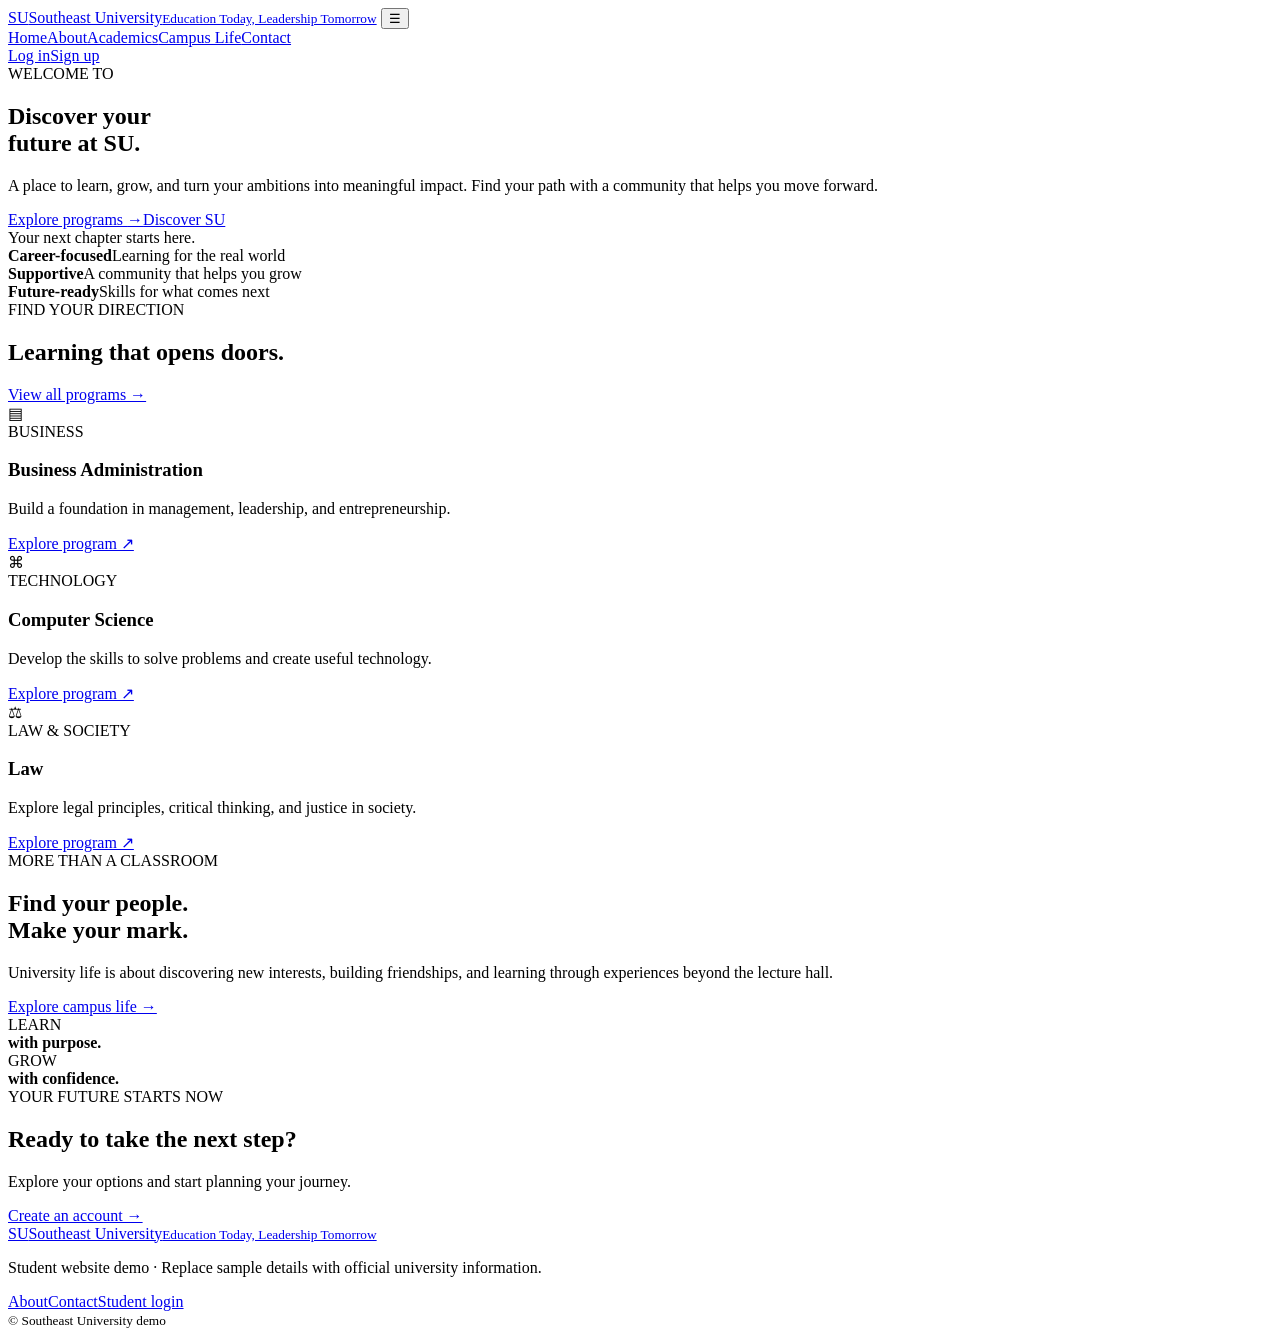
==== index.html @ af4e2483 "Add files via upload" ====
<!DOCTYPE html>
<html lang="en">
<head>
  <meta charset="UTF-8">
  <meta name="viewport" content="width=device-width, initial-scale=1.0">
  <meta name="description" content="Discover Southeast University, its programs, campus life, and student community.">
  <title>Southeast University | Education Today, Leadership Tomorrow</title>
  <link rel="stylesheet" href="assets/style.css">
  <script src="assets/script.js" defer></script>
</head>
<body>
<header class="site-header">
  <a class="brand" href="index.html"><span class="brand-mark">SU</span><span>Southeast University<small>Education Today, Leadership Tomorrow</small></span></a>
  <button class="menu-toggle" aria-label="Open menu" aria-expanded="false">☰</button>
  <nav class="nav">
    <a class="active" href="index.html">Home</a><a href="about.html">About</a><a href="academics.html">Academics</a><a href="campus-life.html">Campus Life</a><a href="contact.html">Contact</a>
  </nav>
  <div class="header-actions"><a class="login-link" href="login.html">Log in</a><a class="button button-small" href="signup.html">Sign up</a></div>
</header>
<main>
  <section class="hero">
    <div class="hero-shade"></div>
    <div class="hero-content">
      <span class="eyebrow">WELCOME TO</span>
      <h1>Discover your<br><span>future at SU.</span></h1>
      <p>A place to learn, grow, and turn your ambitions into meaningful impact. Find your path with a community that helps you move forward.</p>
      <div class="hero-actions"><a class="button" href="academics.html">Explore programs <span>→</span></a><a class="button button-outline" href="about.html">Discover SU</a></div>
    </div>
    <div class="hero-note"><span class="note-dot"></span> Your next chapter starts here.</div>
  </section>
  <section class="stats container">
    <div><strong>Career-focused</strong><span>Learning for the real world</span></div>
    <div><strong>Supportive</strong><span>A community that helps you grow</span></div>
    <div><strong>Future-ready</strong><span>Skills for what comes next</span></div>
  </section>
  <section class="section container">
    <div class="section-heading"><div><span class="eyebrow">FIND YOUR DIRECTION</span><h2>Learning that opens doors.</h2></div><a class="text-link" href="academics.html">View all programs →</a></div>
    <div class="program-grid">
      <article class="program-card"><div class="program-icon">▤</div><span class="card-kicker">BUSINESS</span><h3>Business Administration</h3><p>Build a foundation in management, leadership, and entrepreneurship.</p><a href="academics.html">Explore program ↗</a></article>
      <article class="program-card"><div class="program-icon">⌘</div><span class="card-kicker">TECHNOLOGY</span><h3>Computer Science</h3><p>Develop the skills to solve problems and create useful technology.</p><a href="academics.html">Explore program ↗</a></article>
      <article class="program-card"><div class="program-icon">⚖</div><span class="card-kicker">LAW & SOCIETY</span><h3>Law</h3><p>Explore legal principles, critical thinking, and justice in society.</p><a href="academics.html">Explore program ↗</a></article>
    </div>
  </section>
  <section class="feature-band"><div class="feature-inner container"><div><span class="eyebrow">MORE THAN A CLASSROOM</span><h2>Find your people.<br>Make your mark.</h2><p>University life is about discovering new interests, building friendships, and learning through experiences beyond the lecture hall.</p><a class="button button-light" href="campus-life.html">Explore campus life →</a></div><div class="feature-art"><div class="art-card art-card-one">LEARN<br><b>with purpose.</b></div><div class="art-card art-card-two">GROW<br><b>with confidence.</b></div><div class="art-orbit"></div></div></div></section>
  <section class="cta container"><div><span class="eyebrow">YOUR FUTURE STARTS NOW</span><h2>Ready to take the next step?</h2><p>Explore your options and start planning your journey.</p></div><a class="button" href="signup.html">Create an account →</a></section>
</main>
<footer class="footer"><a class="brand brand-footer" href="index.html"><span class="brand-mark">SU</span><span>Southeast University<small>Education Today, Leadership Tomorrow</small></span></a><p>Student website demo · Replace sample details with official university information.</p><div><a href="about.html">About</a><a href="contact.html">Contact</a><a href="login.html">Student login</a></div><small>© <span id="year"></span> Southeast University demo</small></footer>
</body></html>
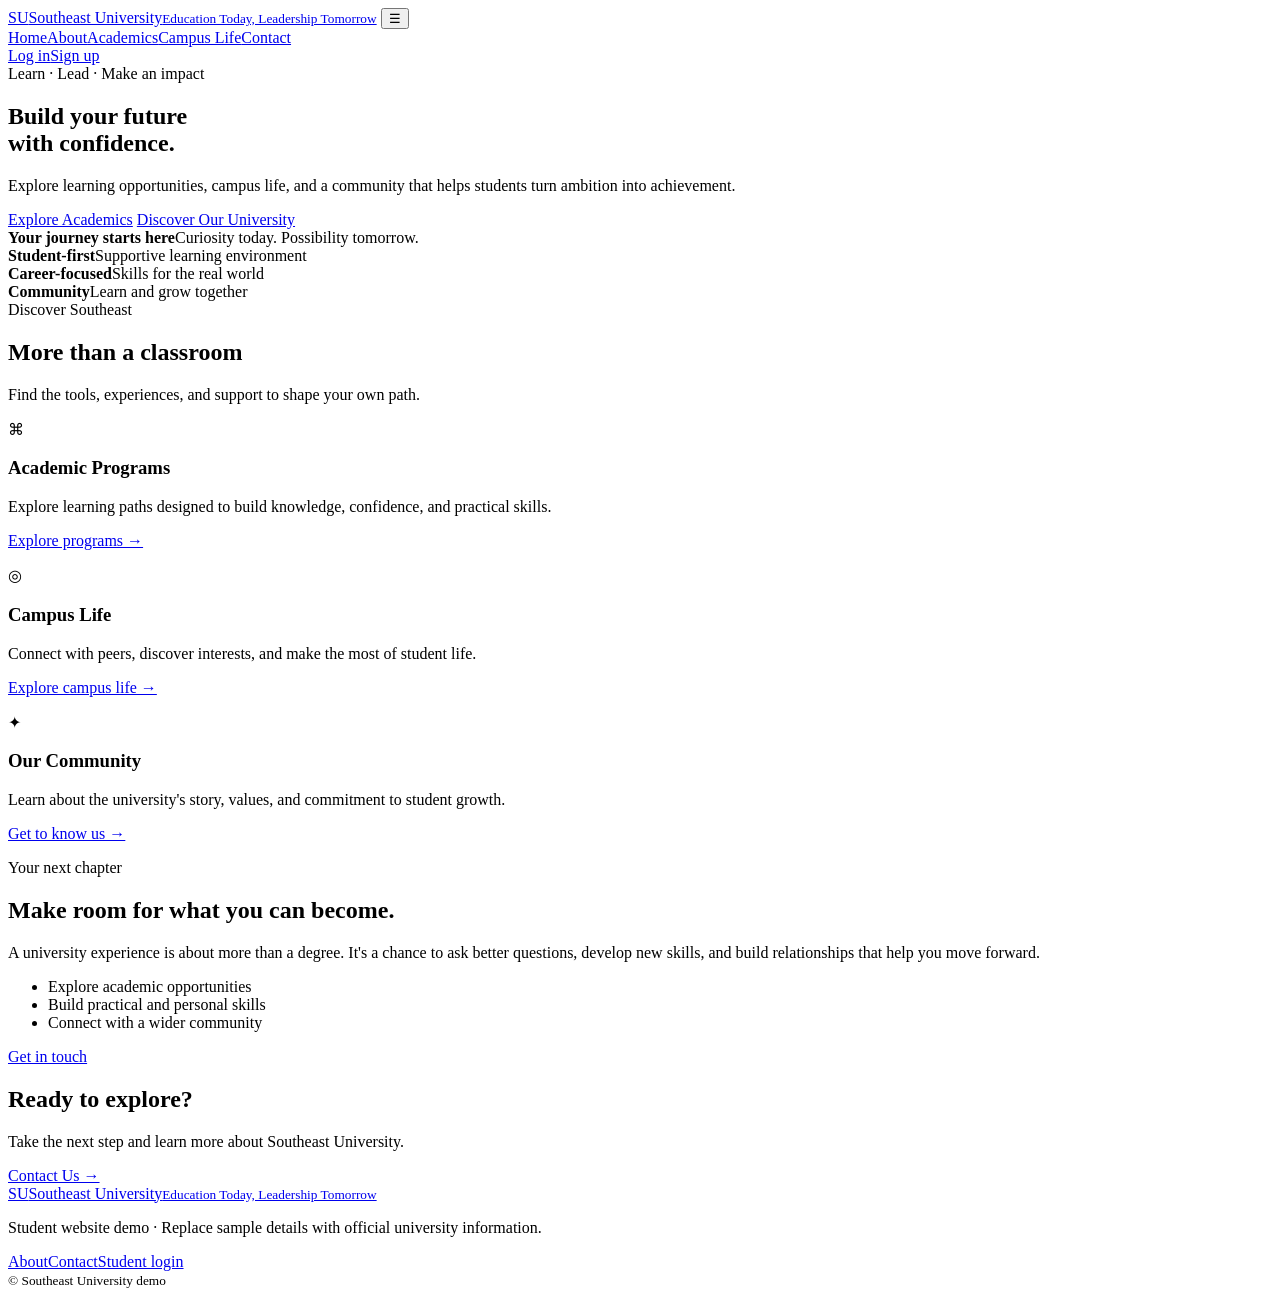
==== commit 4c91c3b8: "Add files via upload" ====
--- a/index.html
+++ b/index.html
@@ -17,32 +17,65 @@
   </nav>
   <div class="header-actions"><a class="login-link" href="login.html">Log in</a><a class="button button-small" href="signup.html">Sign up</a></div>
 </header>
+
 <main>
   <section class="hero">
-    <div class="hero-shade"></div>
-    <div class="hero-content">
-      <span class="eyebrow">WELCOME TO</span>
-      <h1>Discover your<br><span>future at SU.</span></h1>
-      <p>A place to learn, grow, and turn your ambitions into meaningful impact. Find your path with a community that helps you move forward.</p>
-      <div class="hero-actions"><a class="button" href="academics.html">Explore programs <span>→</span></a><a class="button button-outline" href="about.html">Discover SU</a></div>
-    </div>
-    <div class="hero-note"><span class="note-dot"></span> Your next chapter starts here.</div>
-  </section>
-  <section class="stats container">
-    <div><strong>Career-focused</strong><span>Learning for the real world</span></div>
-    <div><strong>Supportive</strong><span>A community that helps you grow</span></div>
-    <div><strong>Future-ready</strong><span>Skills for what comes next</span></div>
-  </section>
-  <section class="section container">
-    <div class="section-heading"><div><span class="eyebrow">FIND YOUR DIRECTION</span><h2>Learning that opens doors.</h2></div><a class="text-link" href="academics.html">View all programs →</a></div>
-    <div class="program-grid">
-      <article class="program-card"><div class="program-icon">▤</div><span class="card-kicker">BUSINESS</span><h3>Business Administration</h3><p>Build a foundation in management, leadership, and entrepreneurship.</p><a href="academics.html">Explore program ↗</a></article>
-      <article class="program-card"><div class="program-icon">⌘</div><span class="card-kicker">TECHNOLOGY</span><h3>Computer Science</h3><p>Develop the skills to solve problems and create useful technology.</p><a href="academics.html">Explore program ↗</a></article>
-      <article class="program-card"><div class="program-icon">⚖</div><span class="card-kicker">LAW & SOCIETY</span><h3>Law</h3><p>Explore legal principles, critical thinking, and justice in society.</p><a href="academics.html">Explore program ↗</a></article>
+    <div class="container hero-grid">
+      <div>
+        <span class="eyebrow">Learn · Lead · Make an impact</span>
+        <h1>Build your future<br>with confidence.</h1>
+        <p>Explore learning opportunities, campus life, and a community that helps students turn ambition into achievement.</p>
+        <div class="hero-actions">
+          <a class="btn btn-primary" href="academics.html">Explore Academics</a>
+          <a class="btn btn-secondary" href="about.html">Discover Our University</a>
+        </div>
+      </div>
+      <div class="hero-card">
+        <div class="hero-visual">
+          <div class="hero-visual-label"><strong>Your journey starts here</strong><span>Curiosity today. Possibility tomorrow.</span></div>
+        </div>
+      </div>
     </div>
   </section>
-  <section class="feature-band"><div class="feature-inner container"><div><span class="eyebrow">MORE THAN A CLASSROOM</span><h2>Find your people.<br>Make your mark.</h2><p>University life is about discovering new interests, building friendships, and learning through experiences beyond the lecture hall.</p><a class="button button-light" href="campus-life.html">Explore campus life →</a></div><div class="feature-art"><div class="art-card art-card-one">LEARN<br><b>with purpose.</b></div><div class="art-card art-card-two">GROW<br><b>with confidence.</b></div><div class="art-orbit"></div></div></div></section>
-  <section class="cta container"><div><span class="eyebrow">YOUR FUTURE STARTS NOW</span><h2>Ready to take the next step?</h2><p>Explore your options and start planning your journey.</p></div><a class="button" href="signup.html">Create an account →</a></section>
+  <div class="container stats">
+    <div class="stats-grid">
+      <div class="stat"><strong>Student-first</strong><span>Supportive learning environment</span></div>
+      <div class="stat"><strong>Career-focused</strong><span>Skills for the real world</span></div>
+      <div class="stat"><strong>Community</strong><span>Learn and grow together</span></div>
+    </div>
+  </div>
+  <section class="section">
+    <div class="container">
+      <div class="section-heading center">
+        <span class="section-kicker">Discover Southeast</span>
+        <h2>More than a classroom</h2>
+        <p>Find the tools, experiences, and support to shape your own path.</p>
+      </div>
+      <div class="card-grid">
+        <article class="card"><div class="card-icon">⌘</div><h3>Academic Programs</h3><p>Explore learning paths designed to build knowledge, confidence, and practical skills.</p><p><a href="academics.html">Explore programs →</a></p></article>
+        <article class="card"><div class="card-icon">◎</div><h3>Campus Life</h3><p>Connect with peers, discover interests, and make the most of student life.</p><p><a href="campus-life.html">Explore campus life →</a></p></article>
+        <article class="card"><div class="card-icon">✦</div><h3>Our Community</h3><p>Learn about the university's story, values, and commitment to student growth.</p><p><a href="about.html">Get to know us →</a></p></article>
+      </div>
+    </div>
+  </section>
+  <section class="section" style="padding-top:0">
+    <div class="container split">
+      <div class="image-panel" role="img" aria-label="University campus and students"></div>
+      <div>
+        <span class="section-kicker">Your next chapter</span>
+        <h2>Make room for what you can become.</h2>
+        <p class="muted">A university experience is about more than a degree. It's a chance to ask better questions, develop new skills, and build relationships that help you move forward.</p>
+        <ul class="check-list"><li>Explore academic opportunities</li><li>Build practical and personal skills</li><li>Connect with a wider community</li></ul>
+        <a class="btn btn-primary" href="contact.html">Get in touch</a>
+      </div>
+    </div>
+  </section>
+  <section class="section" style="padding-top:0">
+    <div class="container">
+      <div class="cta"><div><h2>Ready to explore?</h2><p>Take the next step and learn more about Southeast University.</p></div><a class="btn btn-secondary" href="contact.html">Contact Us →</a></div>
+    </div>
+  </section>
 </main>
+
 <footer class="footer"><a class="brand brand-footer" href="index.html"><span class="brand-mark">SU</span><span>Southeast University<small>Education Today, Leadership Tomorrow</small></span></a><p>Student website demo · Replace sample details with official university information.</p><div><a href="about.html">About</a><a href="contact.html">Contact</a><a href="login.html">Student login</a></div><small>© <span id="year"></span> Southeast University demo</small></footer>
 </body></html>
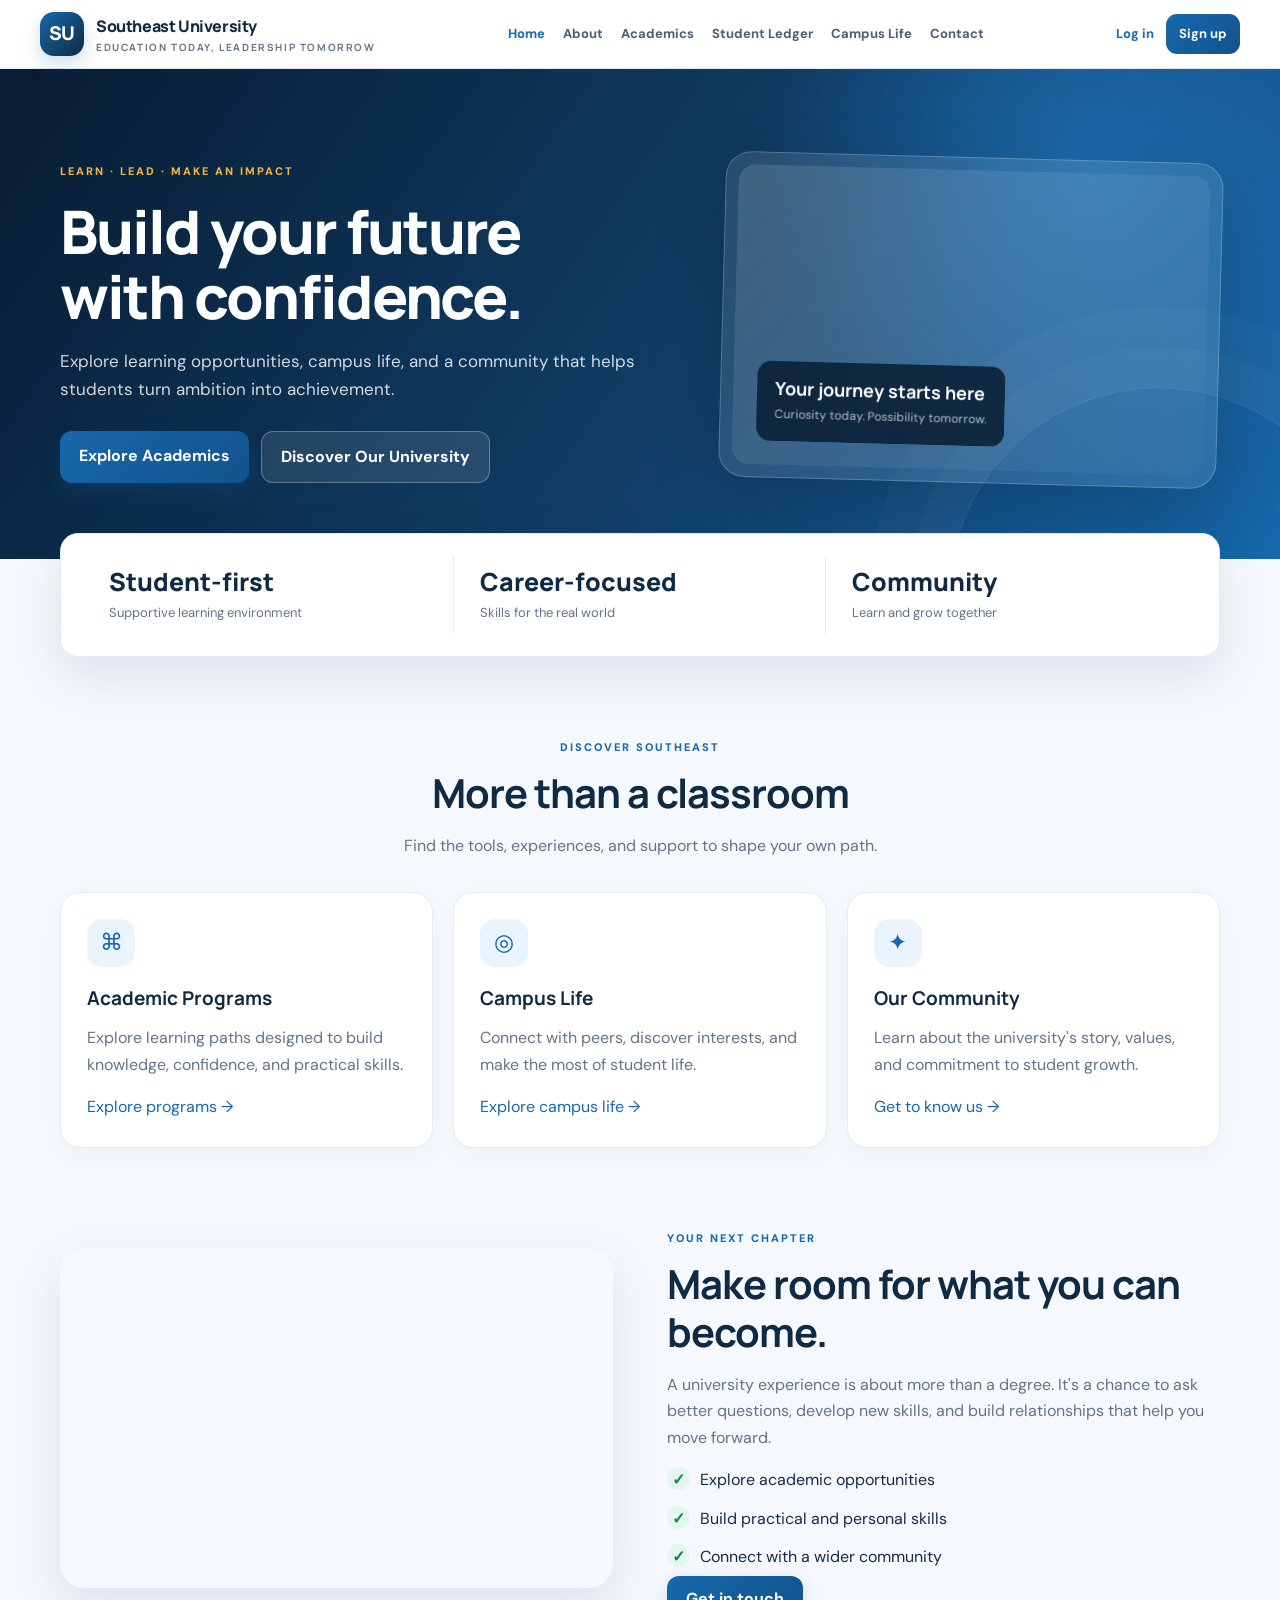
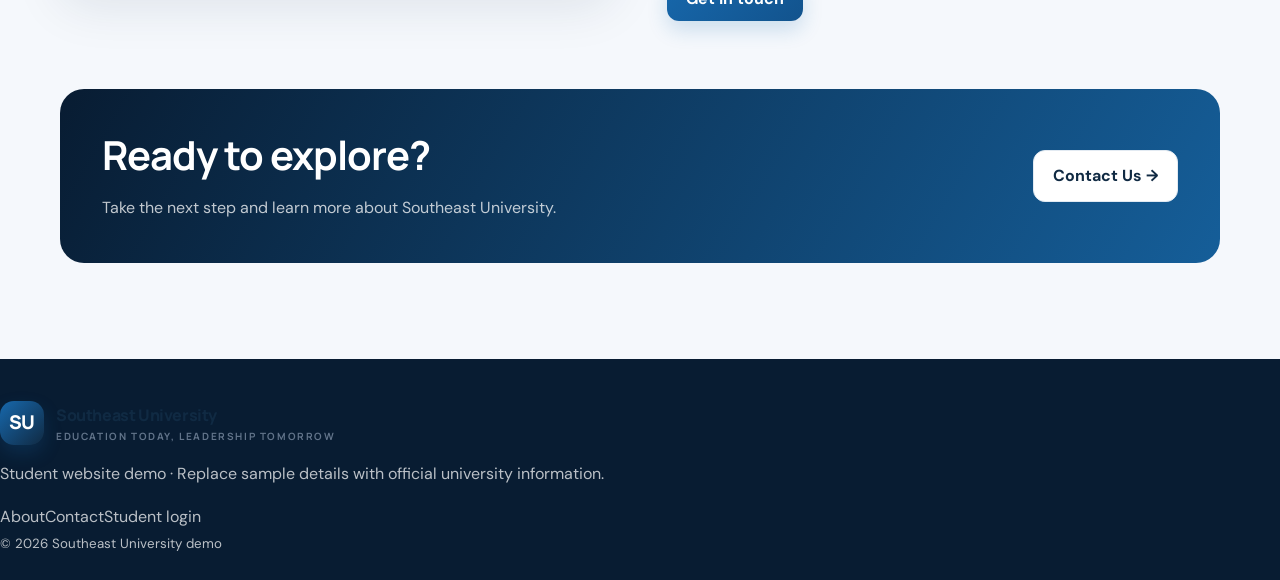
==== commit 28f99b69: "Add files via upload" ====
--- a/index.html
+++ b/index.html
@@ -13,7 +13,7 @@
   <a class="brand" href="index.html"><span class="brand-mark">SU</span><span>Southeast University<small>Education Today, Leadership Tomorrow</small></span></a>
   <button class="menu-toggle" aria-label="Open menu" aria-expanded="false">☰</button>
   <nav class="nav">
-    <a class="active" href="index.html">Home</a><a href="about.html">About</a><a href="academics.html">Academics</a><a href="campus-life.html">Campus Life</a><a href="contact.html">Contact</a>
+    <a class="active" href="index.html">Home</a><a href="about.html">About</a><a href="academics.html">Academics</a><a href="student-ledger.html">Student Ledger</a><a href="campus-life.html">Campus Life</a><a href="contact.html">Contact</a>
   </nav>
   <div class="header-actions"><a class="login-link" href="login.html">Log in</a><a class="button button-small" href="signup.html">Sign up</a></div>
 </header>
--- a/assets/style.css
+++ b/assets/style.css
@@ -0,0 +1,183 @@
+@import url('https://fonts.googleapis.com/css2?family=DM+Sans:wght@400;500;600;700&family=Manrope:wght@400;500;600;700;800&display=swap');
+
+:root {
+  --navy: #102a43;
+  --navy-deep: #081c32;
+  --blue: #1768ac;
+  --blue-bright: #2589d8;
+  --gold: #f2b544;
+  --ink: #172b4d;
+  --muted: #62748a;
+  --paper: #f5f8fc;
+  --white: #fff;
+  --line: #e2eaf2;
+  --shadow: 0 18px 50px rgba(16,42,67,.10);
+  --radius: 20px;
+}
+* { box-sizing: border-box; }
+html { scroll-behavior: smooth; }
+body {
+  margin: 0; color: var(--ink); background: var(--paper);
+  font-family: "DM Sans", Arial, sans-serif; line-height: 1.65;
+}
+img { max-width: 100%; display: block; }
+a { color: var(--blue); text-decoration: none; }
+a:hover { color: var(--navy-deep); }
+.container { width: min(1160px, calc(100% - 40px)); margin-inline: auto; }
+header, .site-header { position: sticky; top: 0; z-index: 50; background: rgba(255,255,255,.95); backdrop-filter: blur(14px); border-bottom: 1px solid var(--line); }
+.navbar, nav { display: flex; align-items: center; justify-content: space-between; gap: 22px; }
+.navbar { min-height: 78px; }
+.brand, .logo { display: flex; align-items: center; gap: 12px; color: var(--navy); font-family: Manrope, sans-serif; font-weight: 800; letter-spacing: -.4px; }
+.brand-mark, .logo-mark { width: 44px; height: 44px; display: grid; place-items: center; border-radius: 14px; background: linear-gradient(135deg, var(--blue), var(--navy)); color: white; font-size: 19px; box-shadow: 0 8px 18px rgba(23,104,172,.22); }
+.brand small, .logo small { display: block; color: var(--muted); font-size: 10px; letter-spacing: 1.6px; text-transform: uppercase; font-weight: 700; }
+.nav-links, .nav-menu { display: flex; align-items: center; gap: 24px; }
+.nav-links a, .nav-menu a { color: #4c5e73; font-size: 14px; font-weight: 700; transition: color .2s; }
+.nav-links a:hover, .nav-menu a:hover, .nav-links a.active { color: var(--blue); }
+.menu-toggle { display: none; border: 1px solid var(--line); border-radius: 10px; padding: 9px 12px; background: white; font-size: 20px; }
+.btn, button, input[type="submit"] { cursor: pointer; border: 0; border-radius: 12px; padding: 12px 19px; font: inherit; font-weight: 700; transition: transform .2s, box-shadow .2s, background .2s; }
+.btn:hover, button:hover, input[type="submit"]:hover { transform: translateY(-2px); }
+.btn-primary, button[type="submit"], input[type="submit"] { color: white; background: linear-gradient(135deg, var(--blue), #12538d); box-shadow: 0 9px 20px rgba(23,104,172,.18); }
+.btn-secondary { color: var(--navy); background: white; border: 1px solid var(--line); }
+.hero { position: relative; overflow: hidden; padding: 88px 0 76px; color: white; background: radial-gradient(circle at 85% 20%, rgba(37,137,216,.5), transparent 28%), linear-gradient(125deg, #081c32 0%, #103f69 58%, #1768ac 100%); }
+.hero:after { content: ""; position: absolute; width: 420px; height: 420px; border: 1px solid rgba(255,255,255,.12); border-radius: 50%; right: -90px; bottom: -250px; box-shadow: 0 0 0 40px rgba(255,255,255,.025), 0 0 0 80px rgba(255,255,255,.025); }
+.hero-grid { display: grid; grid-template-columns: 1.1fr .9fr; align-items: center; gap: 54px; position: relative; z-index: 1; }
+.eyebrow { display: inline-flex; align-items: center; gap: 8px; color: var(--gold); text-transform: uppercase; letter-spacing: 2px; font-size: 11px; font-weight: 800; }
+.hero h1 { margin: 16px 0 18px; font: 800 clamp(36px, 5vw, 60px)/1.08 Manrope, sans-serif; letter-spacing: -2px; }
+.hero p { max-width: 590px; color: rgba(255,255,255,.82); font-size: 17px; margin: 0 0 28px; }
+.hero-actions { display: flex; flex-wrap: wrap; gap: 12px; }
+.hero .btn-secondary { background: rgba(255,255,255,.1); border-color: rgba(255,255,255,.28); color: white; }
+.hero-card { padding: 12px; border: 1px solid rgba(255,255,255,.22); border-radius: 26px; background: rgba(255,255,255,.1); box-shadow: 0 25px 70px rgba(0,0,0,.18); transform: rotate(1.5deg); }
+.hero-visual { min-height: 300px; border-radius: 18px; background: linear-gradient(135deg, rgba(255,255,255,.12), rgba(255,255,255,.02)), url('https://images.unsplash.com/photo-1562774053-701939374585?auto=format&fit=crop&w=1000&q=85') center/cover; display: flex; align-items: end; padding: 24px; }
+.hero-visual-label { padding: 15px 18px; border-radius: 14px; background: rgba(8,28,50,.86); backdrop-filter: blur(10px); }
+.hero-visual-label strong { display: block; font: 700 18px Manrope, sans-serif; }
+.hero-visual-label span { font-size: 12px; color: rgba(255,255,255,.7); }
+.stats { position: relative; z-index: 2; margin-top: -26px; }
+.stats-grid { display: grid; grid-template-columns: repeat(3, 1fr); padding: 22px; background: white; border: 1px solid var(--line); border-radius: 18px; box-shadow: var(--shadow); }
+.stat { padding: 8px 26px; border-right: 1px solid var(--line); }
+.stat:last-child { border-right: 0; }
+.stat strong { display: block; font: 800 25px Manrope, sans-serif; color: var(--navy); }
+.stat span { color: var(--muted); font-size: 13px; }
+.section { padding: 76px 0; }
+.section-heading { max-width: 700px; margin-bottom: 32px; }
+.section-heading.center { margin-inline: auto; text-align: center; }
+.section-kicker { color: var(--blue); font-size: 11px; font-weight: 800; text-transform: uppercase; letter-spacing: 2px; }
+h2, h3 { font-family: Manrope, sans-serif; color: var(--navy); line-height: 1.2; }
+h2 { margin: 10px 0 14px; font-size: clamp(28px, 3.4vw, 40px); letter-spacing: -1px; }
+h3 { margin: 0 0 10px; font-size: 19px; }
+.section-heading p, .muted { color: var(--muted); }
+.card-grid { display: grid; grid-template-columns: repeat(3, 1fr); gap: 20px; }
+.card, .content-card, .feature-card { background: white; border: 1px solid var(--line); border-radius: var(--radius); padding: 26px; box-shadow: 0 7px 24px rgba(16,42,67,.035); transition: transform .2s, box-shadow .2s; }
+.card:hover, .feature-card:hover { transform: translateY(-4px); box-shadow: var(--shadow); }
+.card-icon { width: 48px; height: 48px; display: grid; place-items: center; border-radius: 15px; background: #eaf4ff; color: var(--blue); font-size: 23px; margin-bottom: 20px; }
+.card p, .feature-card p { color: var(--muted); margin-bottom: 0; }
+.split { display: grid; grid-template-columns: 1fr 1fr; align-items: center; gap: 54px; }
+.image-panel { min-height: 340px; border-radius: 24px; background: url('https://images.unsplash.com/photo-1523050854058-8df90110c9f1?auto=format&fit=crop&w=1000&q=85') center/cover; box-shadow: var(--shadow); }
+.check-list { padding: 0; list-style: none; display: grid; gap: 12px; }
+.check-list li:before { content: "✓"; display: inline-grid; place-items: center; width: 23px; height: 23px; margin-right: 10px; border-radius: 50%; background: #e4f7ee; color: #15805d; font-weight: 800; }
+.cta { padding: 42px; border-radius: 24px; background: linear-gradient(120deg, var(--navy-deep), #155e99); color: white; display: flex; justify-content: space-between; align-items: center; gap: 24px; }
+.cta h2 { color: white; margin-top: 0; }
+.cta p { color: rgba(255,255,255,.75); margin-bottom: 0; }
+.page-hero { padding: 54px 0; color: white; background: linear-gradient(120deg, var(--navy-deep), var(--blue)); }
+.page-hero h1 { margin: 0 0 10px; font: 800 clamp(32px, 4vw, 46px)/1.15 Manrope, sans-serif; }
+.page-hero p { margin: 0; color: rgba(255,255,255,.8); }
+.content-wrap { padding: 52px 0 76px; }
+.content-card { padding: clamp(22px, 4vw, 40px); }
+form { display: grid; gap: 16px; }
+label { display: block; font-weight: 700; font-size: 14px; margin-bottom: 6px; }
+input, textarea, select { width: 100%; padding: 13px 14px; border: 1px solid #d7e1eb; border-radius: 11px; font: inherit; background: #fbfdff; color: var(--ink); outline: none; }
+input:focus, textarea:focus, select:focus { border-color: var(--blue-bright); box-shadow: 0 0 0 3px rgba(37,137,216,.12); }
+textarea { min-height: 130px; resize: vertical; }
+.form-grid { display: grid; grid-template-columns: 1fr 1fr; gap: 16px; }
+footer { margin-top: 20px; padding: 42px 0 24px; background: var(--navy-deep); color: rgba(255,255,255,.72); }
+.footer-grid { display: grid; grid-template-columns: 1.4fr 1fr 1fr; gap: 34px; padding-bottom: 30px; }
+footer h3 { color: white; font-size: 15px; }
+footer a { color: rgba(255,255,255,.72); }
+footer a:hover { color: white; }
+.footer-links { display: grid; gap: 8px; font-size: 13px; }
+.footer-bottom { border-top: 1px solid rgba(255,255,255,.13); padding-top: 20px; font-size: 12px; display: flex; justify-content: space-between; gap: 15px; flex-wrap: wrap; }
+.notice { padding: 14px 16px; background: #fff8e7; border: 1px solid #f5d995; border-radius: 12px; color: #75551a; font-size: 13px; }
+@media (max-width: 850px) {
+  .nav-links, .nav-menu { display: none; position: absolute; top: 78px; left: 0; right: 0; padding: 18px 22px 24px; background: white; border-bottom: 1px solid var(--line); flex-direction: column; align-items: stretch; gap: 15px; }
+  .nav-links.open, .nav-menu.open { display: flex; }
+  .menu-toggle { display: block; }
+  .hero-grid, .split { grid-template-columns: 1fr; gap: 34px; }
+  .hero { padding: 62px 0 60px; }
+  .hero-card { max-width: 560px; transform: none; }
+  .card-grid { grid-template-columns: 1fr 1fr; }
+}
+@media (max-width: 560px) {
+  .container { width: min(100% - 28px, 1160px); }
+  .brand { font-size: 13px; }
+  .brand-mark, .logo-mark { width: 39px; height: 39px; }
+  .hero h1 { letter-spacing: -1px; }
+  .hero p { font-size: 15px; }
+  .hero-visual { min-height: 230px; }
+  .stats-grid { grid-template-columns: 1fr; padding: 10px 18px; }
+  .stat { border-right: 0; border-bottom: 1px solid var(--line); padding: 13px 5px; }
+  .stat:last-child { border-bottom: 0; }
+  .card-grid, .form-grid, .footer-grid { grid-template-columns: 1fr; }
+  .section { padding: 54px 0; }
+  .cta { padding: 26px; flex-direction: column; align-items: flex-start; }
+  .footer-bottom { flex-direction: column; }
+}
+
+
+/* Header navigation refinement and Student Ledger demo page */
+.site-header { display:flex; align-items:center; gap:24px; padding:12px max(22px, calc((100% - 1200px)/2)); }
+.site-header .nav { display:flex; align-items:center; justify-content:center; flex:1; gap:clamp(10px, 1.4vw, 22px); }
+.site-header .nav a { white-space:nowrap; color:#4c5e73; font-size:13px; font-weight:700; }
+.site-header .nav a:hover, .site-header .nav a.active { color:var(--blue); }
+.header-actions { display:flex; align-items:center; gap:12px; white-space:nowrap; }
+.login-link { font-size:13px; font-weight:700; }
+.button, .button-small { display:inline-flex; align-items:center; justify-content:center; border-radius:11px; padding:11px 16px; background:linear-gradient(135deg,var(--blue),#12538d); color:#fff; font-weight:700; font-size:13px; }
+.button-small { padding:9px 13px; }
+.site-header .menu-toggle { flex-shrink:0; }
+.ledger-page { min-height:70vh; background:#eef3f9; padding-bottom:60px; }
+.ledger-top { background:linear-gradient(120deg,#0a1c34,#163f68); color:white; padding:42px 0 64px; }
+.ledger-top-inner { display:flex; justify-content:space-between; align-items:center; gap:20px; }
+.ledger-kicker, .demo-label { font-size:10px; letter-spacing:1.7px; font-weight:800; color:#f2b544; }
+.ledger-top h1 { color:white; font:800 clamp(32px,4vw,46px)/1.15 Manrope,sans-serif; margin:8px 0; }
+.ledger-top p { color:#c5d4e5; margin:0; }
+.ledger-avatar,.profile-avatar { display:grid; place-items:center; border-radius:50%; font-weight:800; color:white; background:linear-gradient(135deg,#159b9a,#1768ac); border:3px solid #b8f3e9; }
+.ledger-avatar { width:62px; height:62px; font-size:22px; }
+.ledger-container { margin-top:-32px; position:relative; }
+.ledger-profile { display:flex; justify-content:space-between; gap:24px; padding:28px; background:#1c2b42; color:white; border-radius:20px 20px 0 0; }
+.ledger-person { display:flex; align-items:center; gap:18px; }
+.profile-avatar { width:78px; height:78px; flex-shrink:0; font-size:24px; }
+.ledger-person h2 { color:white; font-size:20px; margin:5px 0; letter-spacing:0; }
+.ledger-person p { margin:2px 0; color:#d5dfeb; font-size:13px; }
+.ledger-dates { min-width:260px; display:grid; align-content:center; gap:7px; }
+.ledger-dates div { display:flex; justify-content:space-between; gap:15px; font-size:12px; }
+.ledger-dates span { color:#b8c8d9; }
+.ledger-dates strong { color:#fff; text-align:right; }
+.ledger-summary { display:grid; grid-template-columns:repeat(4,minmax(0,1fr)); gap:12px; padding:22px 28px; background:#1c2b42; }
+.ledger-semester,.ledger-metric { display:flex; flex-direction:column; overflow:hidden; border:2px solid #b8f3e9; border-radius:16px; background:#1c2b42; color:white; }
+.ledger-semester span,.ledger-metric span { display:block; text-align:center; padding:8px 10px; background:#0d9488; color:white; font-size:12px; font-weight:800; }
+.ledger-semester select { flex:1; border:0; border-radius:0; background:#1c2b42; color:white; font-weight:700; padding:11px; }
+.ledger-metric strong { display:grid; flex:1; place-items:center; min-height:48px; font-size:16px; }
+.ledger-table-wrap { overflow-x:auto; background:#1c2b42; padding:0 28px 28px; border-radius:0 0 20px 20px; }
+.ledger-table { width:100%; border-collapse:collapse; min-width:700px; color:#f2f6fb; font-size:12px; }
+.ledger-table th,.ledger-table td { padding:15px 12px; border:1px solid #3a4960; text-align:left; }
+.ledger-table th { background:#24364f; color:white; }
+.ledger-table tbody tr:nth-child(even) { background:#22334b; }
+.ledger-disclaimer { margin:18px 0; padding:14px 16px; background:#fff7e6; border:1px solid #f1d89d; border-radius:12px; color:#6e531b; font-size:12px; }
+.ledger-actions { display:flex; flex-wrap:wrap; gap:12px; }
+@media(max-width:1000px) {
+  .site-header { flex-wrap:wrap; gap:12px; padding:12px 20px; }
+  .site-header .nav { order:4; width:100%; flex-wrap:wrap; justify-content:flex-start; }
+  .header-actions { margin-left:auto; }
+}
+@media(max-width:700px) {
+  .site-header .nav { display:none; flex-direction:column; align-items:stretch; gap:8px; }
+  .site-header .nav.open { display:flex; }
+  .ledger-profile { flex-direction:column; }
+  .ledger-dates { min-width:0; }
+  .ledger-summary { grid-template-columns:1fr 1fr; padding:16px; }
+  .ledger-table-wrap { padding:0 16px 20px; }
+  .ledger-profile { padding:20px; }
+}
+@media print {
+  .site-header,.ledger-actions,.footer { display:none!important; }
+  .ledger-page { background:white; }
+  .ledger-container { width:100%; margin:0; }
+}
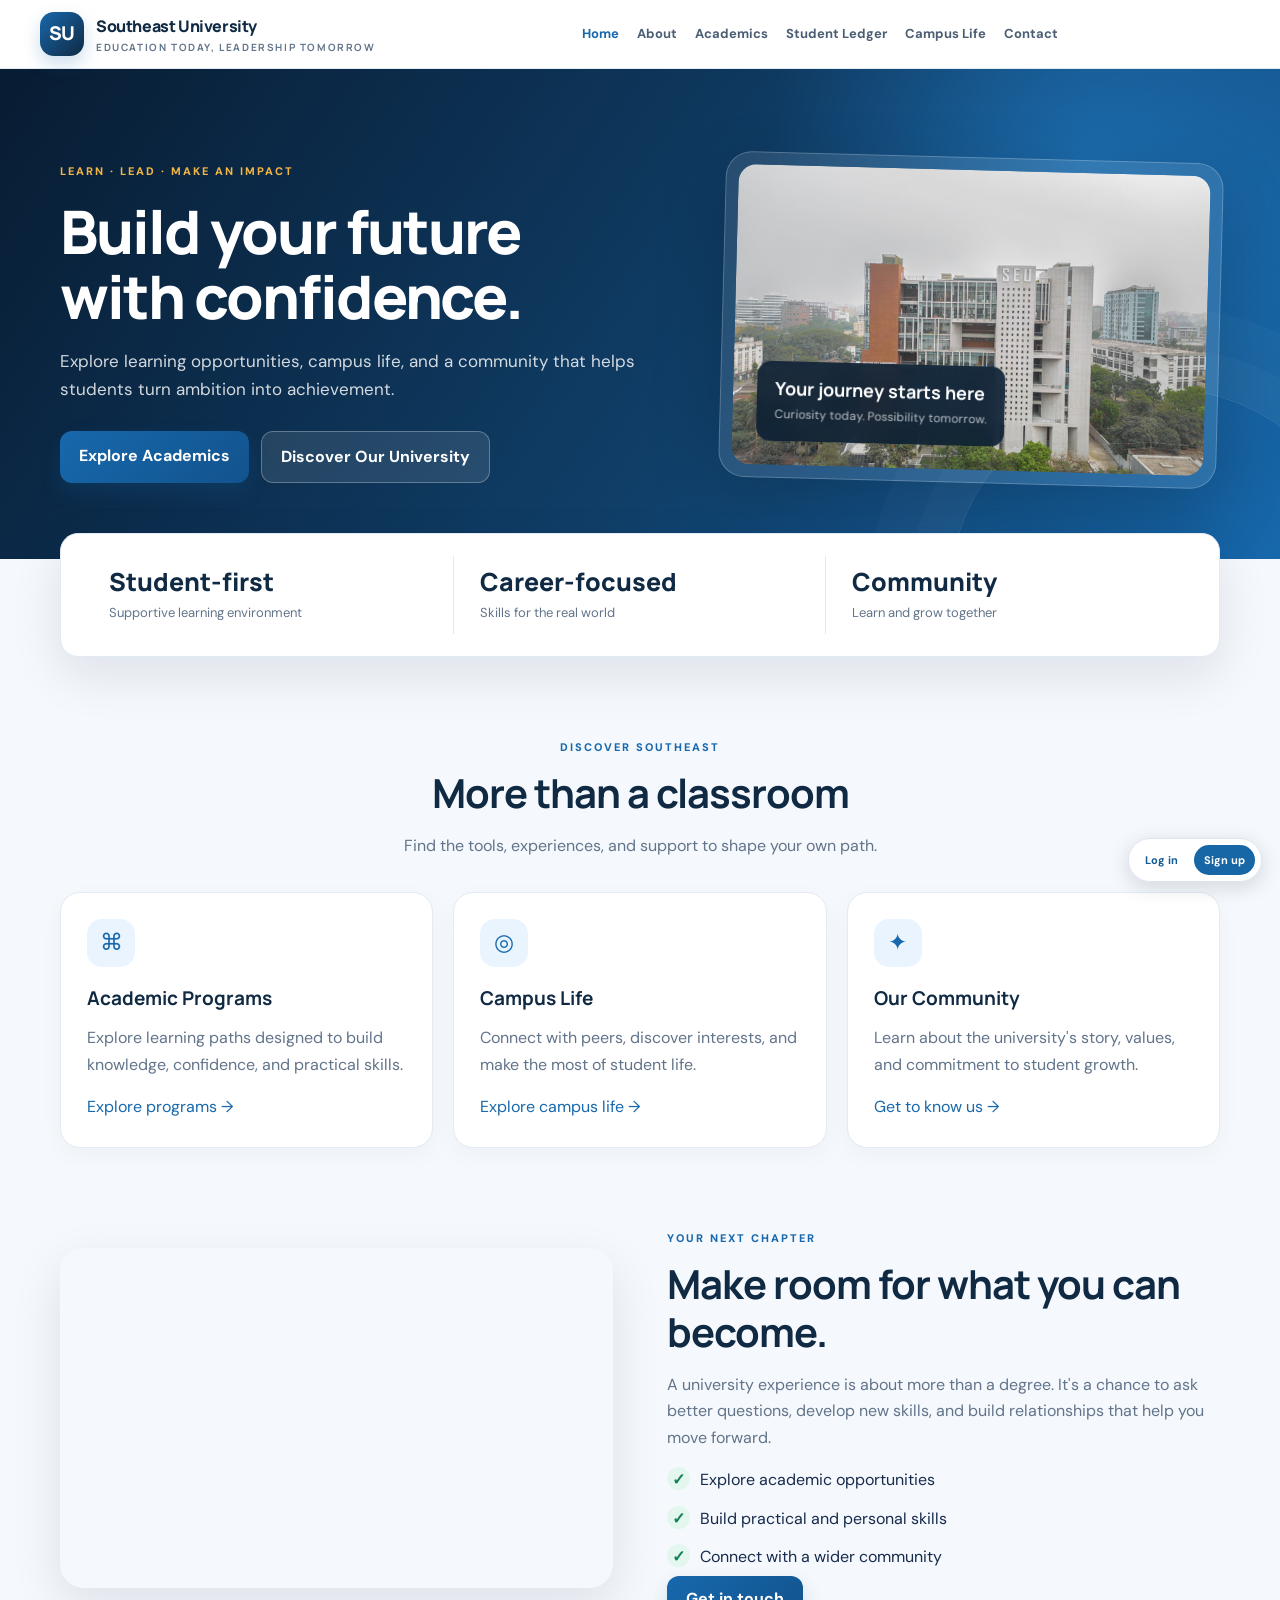
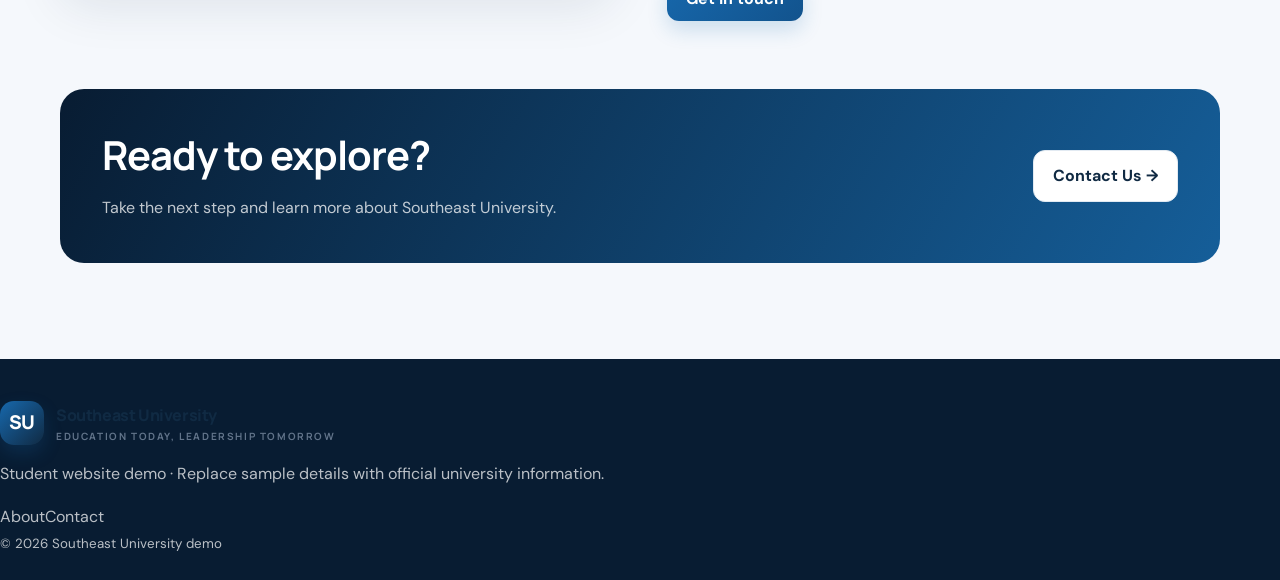
==== commit 0bbd37db: "Add files via upload" ====
--- a/index.html
+++ b/index.html
@@ -15,8 +15,7 @@
   <nav class="nav">
     <a class="active" href="index.html">Home</a><a href="about.html">About</a><a href="academics.html">Academics</a><a href="student-ledger.html">Student Ledger</a><a href="campus-life.html">Campus Life</a><a href="contact.html">Contact</a>
   </nav>
-  <div class="header-actions"><a class="login-link" href="login.html">Log in</a><a class="button button-small" href="signup.html">Sign up</a></div>
-</header>
+  </header>
 
 <main>
   <section class="hero">
@@ -76,6 +75,7 @@
     </div>
   </section>
 </main>
+<div class="home-auth-corner" aria-label="Account links"><a href="login.html">Log in</a><a href="signup.html">Sign up</a></div>
 
-<footer class="footer"><a class="brand brand-footer" href="index.html"><span class="brand-mark">SU</span><span>Southeast University<small>Education Today, Leadership Tomorrow</small></span></a><p>Student website demo · Replace sample details with official university information.</p><div><a href="about.html">About</a><a href="contact.html">Contact</a><a href="login.html">Student login</a></div><small>© <span id="year"></span> Southeast University demo</small></footer>
+<footer class="footer"><a class="brand brand-footer" href="index.html"><span class="brand-mark">SU</span><span>Southeast University<small>Education Today, Leadership Tomorrow</small></span></a><p>Student website demo · Replace sample details with official university information.</p><div><a href="about.html">About</a><a href="contact.html">Contact</a></div><small>© <span id="year"></span> Southeast University demo</small></footer>
 </body></html>
--- a/assets/style.css
+++ b/assets/style.css
@@ -47,7 +47,7 @@
 .hero-actions { display: flex; flex-wrap: wrap; gap: 12px; }
 .hero .btn-secondary { background: rgba(255,255,255,.1); border-color: rgba(255,255,255,.28); color: white; }
 .hero-card { padding: 12px; border: 1px solid rgba(255,255,255,.22); border-radius: 26px; background: rgba(255,255,255,.1); box-shadow: 0 25px 70px rgba(0,0,0,.18); transform: rotate(1.5deg); }
-.hero-visual { min-height: 300px; border-radius: 18px; background: linear-gradient(135deg, rgba(255,255,255,.12), rgba(255,255,255,.02)), url('https://images.unsplash.com/photo-1562774053-701939374585?auto=format&fit=crop&w=1000&q=85') center/cover; display: flex; align-items: end; padding: 24px; }
+.hero-visual { min-height: 300px; border-radius: 18px; background: linear-gradient(135deg, rgba(255,255,255,.12), rgba(255,255,255,.02)), url('seu-campus.jpg') center/cover; display: flex; align-items: end; padding: 24px; }
 .hero-visual-label { padding: 15px 18px; border-radius: 14px; background: rgba(8,28,50,.86); backdrop-filter: blur(10px); }
 .hero-visual-label strong { display: block; font: 700 18px Manrope, sans-serif; }
 .hero-visual-label span { font-size: 12px; color: rgba(255,255,255,.7); }
@@ -181,3 +181,36 @@
   .ledger-page { background:white; }
   .ledger-container { width:100%; margin:0; }
 }
+
+/* Student photo and profile layout update */
+.student-photo { object-fit: cover; display:block; }
+.ledger-profile { justify-content:flex-start; }
+.ledger-person { min-width:0; }
+@media(max-width:700px) {
+  .student-photo { width:78px; height:78px; }
+  .ledger-person { align-items:flex-start; }
+}
+
+
+/* Final Student Ledger profile layout and responsive portrait fix */
+.ledger-profile { display:flex; align-items:center; justify-content:flex-start; gap:24px; min-width:0; }
+.ledger-person { display:flex; align-items:center; gap:22px; min-width:0; width:100%; }
+.ledger-person > div { min-width:0; }
+.ledger-person h2 { font-size:clamp(17px, 2.2vw, 24px); line-height:1.3; overflow-wrap:anywhere; }
+.ledger-person p { overflow-wrap:anywhere; }
+.profile-avatar.student-photo { width:150px; height:150px; flex:0 0 150px; border-radius:50%; object-fit:cover; object-position:center 35%; border:4px solid #159b9a; background:#f5e8eb; }
+@media (max-width:700px) {
+  .ledger-profile { padding:20px 16px; }
+  .ledger-person { flex-direction:column; align-items:center; text-align:center; gap:16px; }
+  .profile-avatar.student-photo { width:clamp(112px, 38vw, 150px); height:clamp(112px, 38vw, 150px); flex-basis:auto; }
+  .ledger-person h2 { font-size:clamp(17px, 5vw, 22px); }
+  .ledger-person p { font-size:13px; }
+}
+
+
+/* Account links appear only on the home page, in a small bottom-corner control. */
+.home-auth-corner { position:fixed; right:18px; bottom:18px; z-index:1000; display:flex; align-items:center; gap:6px; padding:6px; background:rgba(255,255,255,.94); border:1px solid #dbe5ef; border-radius:999px; box-shadow:0 5px 20px rgba(15,35,60,.15); }
+.home-auth-corner a { display:inline-block; padding:6px 10px; border-radius:999px; color:#155b93; font-size:11px; font-weight:700; text-decoration:none; }
+.home-auth-corner a:last-child { background:#1766a6; color:#fff; }
+.negative-amount { color:#ff4d5e !important; }
+@media(max-width:600px) { .home-auth-corner { right:10px; bottom:10px; } .home-auth-corner a { padding:5px 8px; font-size:10px; } }
